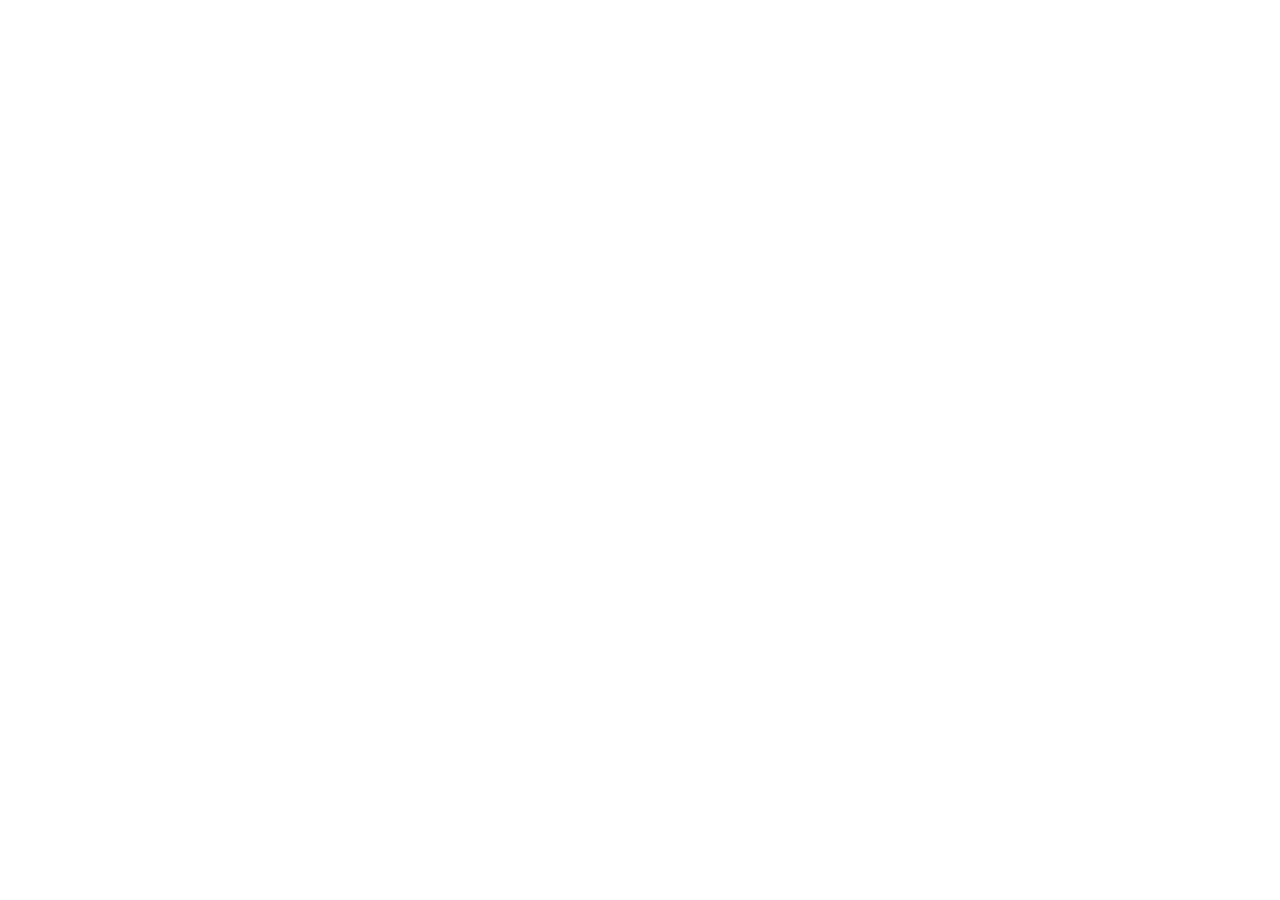
==== interesses.html @ c3059845 "Começo da estrutura base." ====
<!DOCTYPE html>
<html lang="ptbr">
<head>
    <meta charset="UTF-8">
    <meta name="viewport" content="width=device-width, initial-scale=1.0">
    <title>Document</title>
    <link href="https://cdn.jsdelivr.net/npm/bootstrap@5.3.8/dist/css/bootstrap.min.css" rel="stylesheet" integrity="sha384-sRIl4kxILFvY47J16cr9ZwB07vP4J8+LH7qKQnuqkuIAvNWLzeN8tE5YBujZqJLB" crossorigin="anonymous">
</head>
<body>
    
    <script src="https://cdn.jsdelivr.net/npm/bootstrap@5.3.8/dist/js/bootstrap.bundle.min.js" integrity="sha384-FKyoEForCGlyvwx9Hj09JcYn3nv7wiPVlz7YYwJrWVcXK/BmnVDxM+D2scQbITxI" crossorigin="anonymous"></script>
</body>
</html>
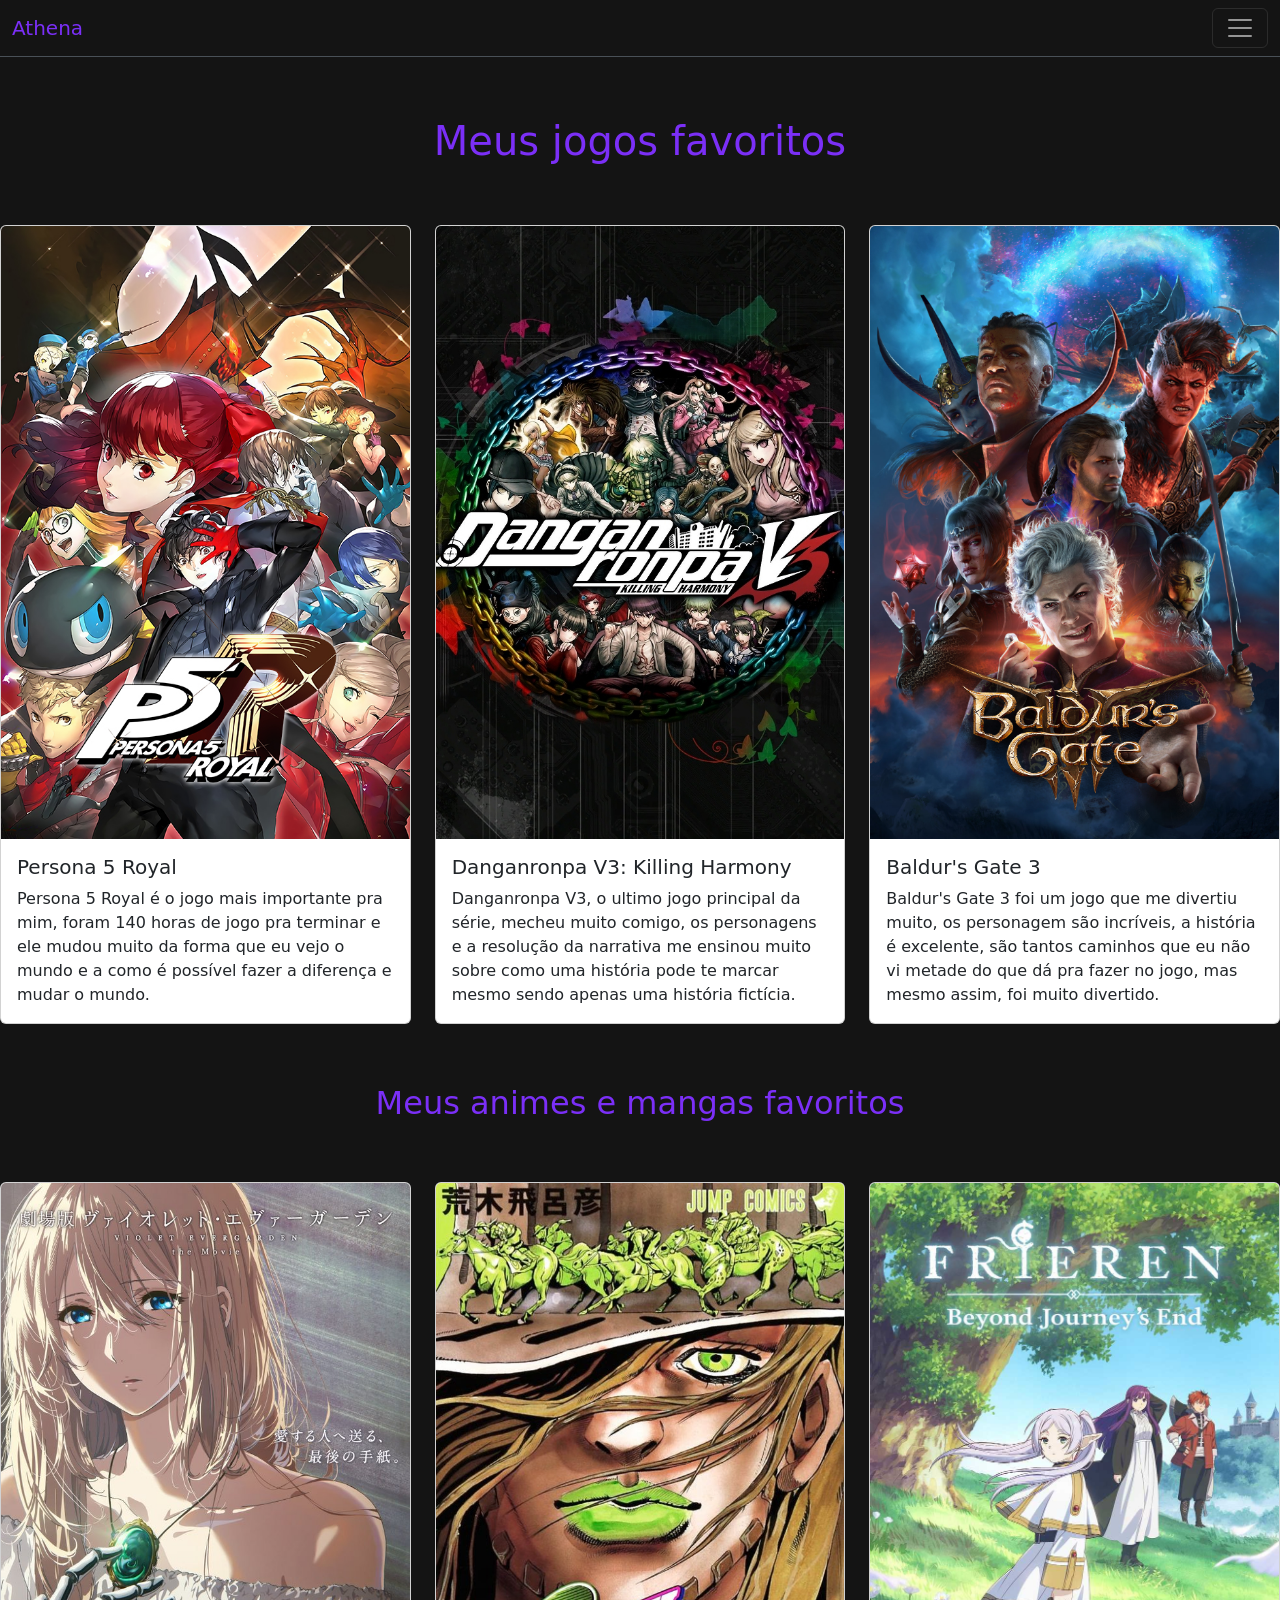
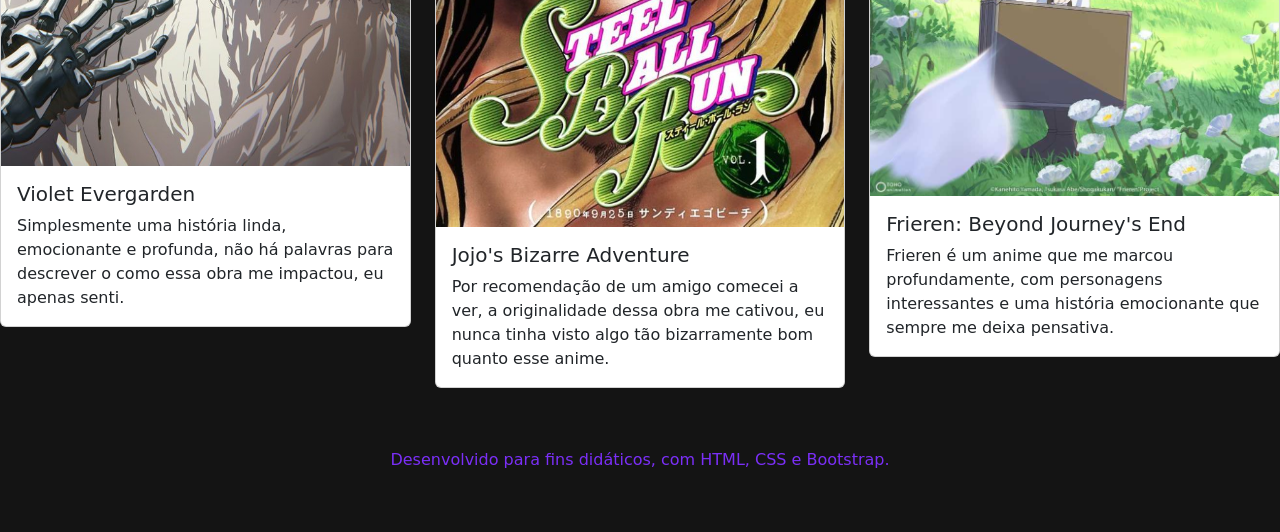
==== commit b48e2489: "Organizei e ajustei algumas coisas" ====
--- a/interesses.html
+++ b/interesses.html
@@ -1,13 +1,117 @@
 <!DOCTYPE html>
 <html lang="ptbr">
+
 <head>
     <meta charset="UTF-8">
     <meta name="viewport" content="width=device-width, initial-scale=1.0">
-    <title>Document</title>
-    <link href="https://cdn.jsdelivr.net/npm/bootstrap@5.3.8/dist/css/bootstrap.min.css" rel="stylesheet" integrity="sha384-sRIl4kxILFvY47J16cr9ZwB07vP4J8+LH7qKQnuqkuIAvNWLzeN8tE5YBujZqJLB" crossorigin="anonymous">
+    <title>Interesses da Athena</title>
+    <link rel="preconnect" href="https://fonts.googleapis.com">
+    <link rel="preconnect" href="https://fonts.gstatic.com" crossorigin>
+    <link href="https://fonts.googleapis.com/css2?family=Inter:wght@400;600;700&display=swap" rel="stylesheet">
+
+    <link href="https://cdn.jsdelivr.net/npm/bootstrap@5.3.3/dist/css/bootstrap.min.css" rel="stylesheet">
+    <link rel="stylesheet" href="css/style.css">
 </head>
-<body>
-    
-    <script src="https://cdn.jsdelivr.net/npm/bootstrap@5.3.8/dist/js/bootstrap.bundle.min.js" integrity="sha384-FKyoEForCGlyvwx9Hj09JcYn3nv7wiPVlz7YYwJrWVcXK/BmnVDxM+D2scQbITxI" crossorigin="anonymous"></script>
+
+<body class="bg-black">
+
+    <header></header>
+
+    <nav class="navbar bg-black border-bottom border-body" data-bs-theme="dark">
+        <div class="container-fluid">
+            <a class="navbar-brand text-color-purple" href="index.html">Athena</a>
+            <button class="navbar-toggler" type="button" data-bs-toggle="collapse" data-bs-target="#navbarNav"
+                aria-controls="navbarNav" aria-expanded="false" aria-label="Toggle navigation">
+                <span class="navbar-toggler-icon"></span>
+            </button>
+            <div class="collapse navbar-collapse" id="navbarNav">
+                <ul class="navbar-nav">
+                    <li class="nav-item">
+                        <a class="nav-link" href="index.html">Inicio</a>
+                    </li>
+                    <li class="nav-item">
+                        <a class="nav-link" href="redes.html">Redes Sociais</a>
+                    </li>
+                    <li class="nav-item">
+                        <a class="nav-link active" href="interesses.html">Interesses</a>
+                    </li>
+                </ul>
+            </div>
+        </div>
+    </nav>
+    <div>
+        <h1 class="text-color-purple text-center spacing">Meus jogos favoritos</h1>
+    </div>
+    <container>
+        <div class="row row-cols-1 row-cols-md-3 g-4">
+            <div class="col">
+                <div class="card">
+                    <img src="img/persona.png" class="card-img-top img-size" alt="Persona 5">
+                    <div class="card-body">
+                        <h5 class="card-title">Persona 5 Royal</h5>
+                        <p class="card-text">Persona 5 Royal é o jogo mais importante pra mim, foram 140 horas de jogo pra terminar e ele mudou muito da forma que eu vejo o mundo e a como é possível fazer a diferença e mudar o mundo.</p>
+                    </div>
+                </div>
+            </div>
+            <div class="col">
+                <div class="card">
+                    <img src="img/danganronpa.jpg" class="card-img-top" alt="Danganronpa">
+                    <div class="card-body">
+                        <h5 class="card-title">Danganronpa V3: Killing Harmony</h5>
+                        <p class="card-text">Danganronpa V3, o ultimo jogo principal da série, mecheu muito comigo, os personagens e a resolução da narrativa me ensinou muito sobre como uma história pode te marcar mesmo sendo apenas uma história fictícia.</p>
+                    </div>
+                </div>
+            </div>
+            <div class="col">
+                <div class="card">
+                    <img src="img/bg3.png" class="card-img-top" alt="Baldur's Gate 3">
+                    <div class="card-body">
+                        <h5 class="card-title">Baldur's Gate 3</h5>
+                        <p class="card-text">Baldur's Gate 3 foi um jogo que me divertiu muito, os personagem são incríveis, a história é excelente, são tantos caminhos que eu não vi metade do que dá pra fazer no jogo, mas mesmo assim, foi muito divertido.</p>
+                    </div>
+                </div>
+            </div>
+        </div>
+    </container>
+    <h2 class="text-color-purple text-center spacing">Meus animes e mangas favoritos</h2>
+    <container>
+        <div class="row row-cols-1 row-cols-md-3 g-4">
+            <div class="col">
+                <div class="card">
+                    <img src="img/violet.jpg" class="card-img-top img-size" alt="Violet Evergarden">
+                    <div class="card-body">
+                        <h5 class="card-title">Violet Evergarden</h5>
+                        <p class="card-text">Simplesmente uma história linda, emocionante e profunda, não há palavras para descrever o como essa obra me impactou, eu apenas senti.</p>
+                    </div>
+                </div>
+            </div>
+            <div class="col">
+                <div class="card">
+                    <img src="img/jojo.jpg" class="card-img-top" alt="Jojo's Bizarre Adventure">
+                    <div class="card-body">
+                        <h5 class="card-title">Jojo's Bizarre Adventure</h5>
+                        <p class="card-text">Por recomendação de um amigo comecei a ver, a originalidade dessa obra me cativou, eu nunca tinha visto algo tão bizarramente bom quanto esse anime.</p>
+                    </div>
+                </div>
+            </div>
+            <div class="col">
+                <div class="card">
+                    <img src="img/frieren.jpg" class="card-img-top" alt="Frieren: Beyond Journey's End">
+                    <div class="card-body">
+                        <h5 class="card-title">Frieren: Beyond Journey's End</h5>
+                        <p class="card-text">Frieren é um anime que me marcou profundamente, com personagens interessantes e uma história emocionante que sempre me deixa pensativa.</p>
+                    </div>
+                </div>
+            </div>
+        </div>
+    </container>
+    <footer class="bg-footer text-center spacing">
+        <p class="text-color-purple">Desenvolvido para fins didáticos, com HTML, CSS e Bootstrap.</p>
+    </footer>
+
+    <script src="https://cdn.jsdelivr.net/npm/bootstrap@5.3.8/dist/js/bootstrap.bundle.min.js"
+        integrity="sha384-FKyoEForCGlyvwx9Hj09JcYn3nv7wiPVlz7YYwJrWVcXK/BmnVDxM+D2scQbITxI"
+        crossorigin="anonymous"></script>
 </body>
+
 </html>
--- a/css/style.css
+++ b/css/style.css
@@ -0,0 +1,25 @@
+/*********** Global ***********/
+.spacing{
+    margin: 60px 0 !important;
+}
+.text-color-white{
+    color: #fff !important;
+}
+.text-color-black{
+    color: #000 !important;
+}
+.text-color-purple{
+    color: #7b2ff7 !important;
+}
+/*********** img ***********/
+.img-size{
+    width: 100% !important;
+    height: 100% !important;
+}
+/*********** Footer ***********/
+.bg-black{
+    background-color: #141414 !important;
+}
+.bg-card-size-small{
+    font-size: 3rem !important;
+}
